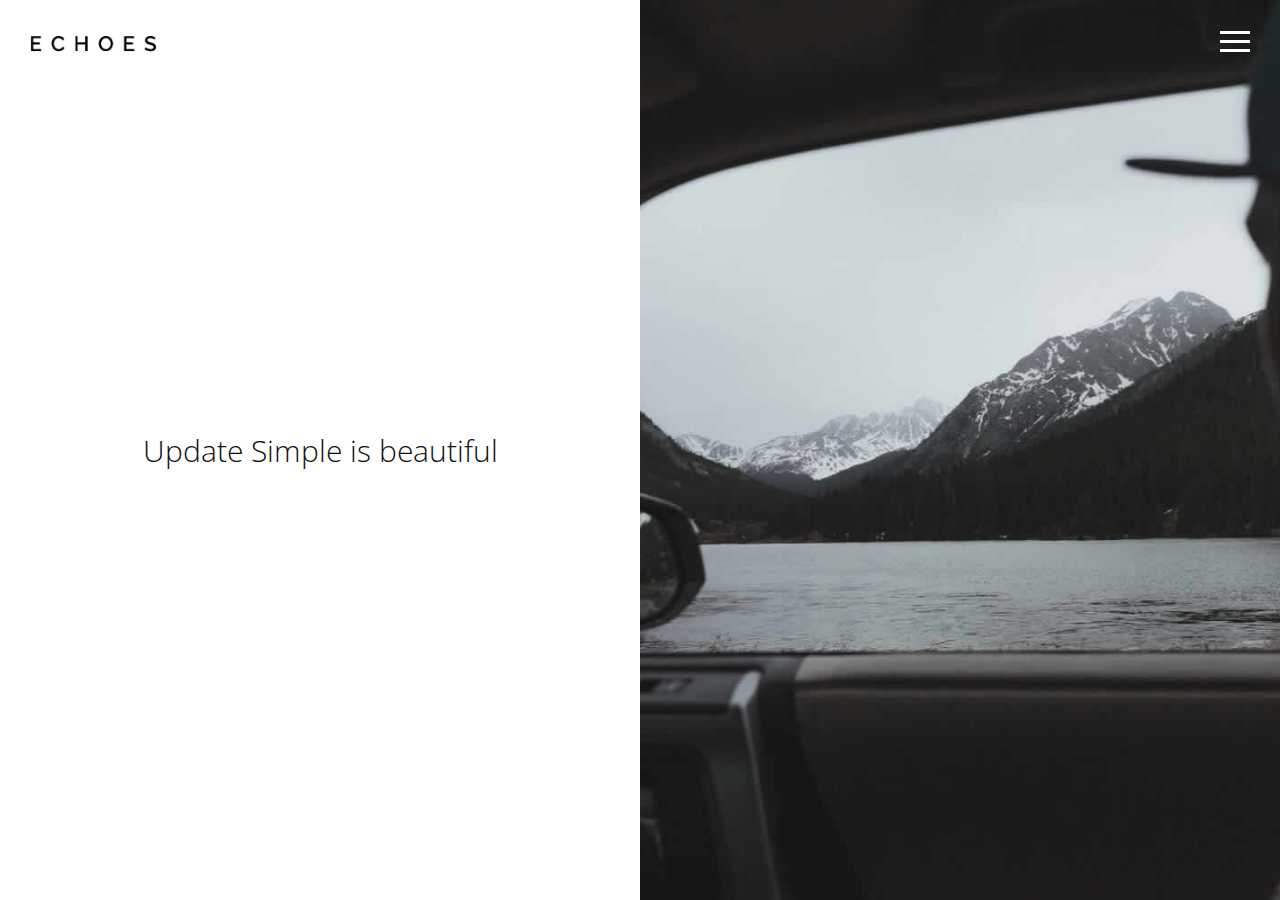
==== index.html @ a55aa227 "first commit" ====
<!DOCTYPE html>
<html lang="en">
   <head>
      <meta charset="utf-8">
      <meta http-equiv="X-UA-Compatible" content="IE=edge">
      <meta name="viewport" content="width=device-width, initial-scale=1">
      <meta name="description" content="">
      <meta name="author" content="">
      <title id="title">Echoes - Free HTML Bootstrap Template</title>
      <!-- Css -->
      <link href="css/bootstrap.css" rel="stylesheet">
      <link href="css/style.css" rel="stylesheet">
   </head>
   <body>
      <nav class="navbar navbar-default navbar-fixed-top">
         <div class="col-md-12">
            <div class="nav">
               <button class="btn-nav">
               <span class="icon-bar inverted top"></span>
               <span class="icon-bar inverted middle"></span>
               <span class="icon-bar inverted bottom"></span>
               </button>
            </div>
            <a class="navbar-brand" href="index.html">
            <img class="logo" src="img/logo.png" alt="logo">
            </a>
            <div class="nav-content hideNav hidden" id="nav">
               <ul class="nav-list vcenter">
                  <li class="nav-item"><a class="item-anchor" id="nav0" href="index.html">Home</a></li>
                  <li class="nav-item"><a class="item-anchor" id="nav1" href="about.html">About Me</a></li>
                  <li class="nav-item"><a class="item-anchor" id="nav2" href="portfolio.html">Portfolio</a></li>
                  <li class="nav-item"><a class="item-anchor" id="nav3" href="contact.html">Contact</a></li>
               </ul>
            </div>
         </div>
      </nav>
      <!-- Header -->
      <div class="span12">
         <div id="h" class="col-md-6 no-gutter text-center fill">
            <h2 id="h0" class="vcenter">Simple is beautiful</h2>
         </div>
         <div class="col-md-6 no-gutter text-center">
            <div id="header" data-speed="2" data-type="background">
               <div id="headslide" class="carousel slide" data-ride="carousel">
                  <div class="carousel-inner" role="listbox">
                     <div class="item active">
                        <img src="img/4.jpg" alt="Slide">
                     </div>
                     <div class="item">
                        <img src="img/3.jpg" alt="Slide">
                     </div>
                     <div class="item">
                        <img src="img/1.jpg" alt="Slide">
                     </div>
                     <div class="item">
                        <img src="img/2.jpg" alt="Slide">
                     </div>
                  </div>
               </div>
            </div>
         </div>
      </div>
      <div style="clear:both;"></div>
      <!-- script -->
      <script src="js/jquery.js"></script>
      <script src="js/bootstrap.min.js"></script>
      <script src="js/menu-color.js"></script>
      <script src="js/modernizr.js"></script>
      <script src="js/script.js"></script>
      <script src="js/myscript.js"></script>
   </body>
</html>
---- css/style.css ----
@import url(https://fonts.googleapis.com/css?family=Open+Sans:400,300);
@import 'https://fonts.googleapis.com/css?family=Fauna+One';

/*---------- Global Style ----------*/

body {
    color: #222;
    font-family: 'Fauna One', serif;
    font-size: 17px;
    line-height: 1.8!important;
}
html {
    overflow-x: hidden;
}
h1,
h2,
h3,
h4,
h5,
h6 {
    font-family: 'Open Sans', sans-serif;
    font-weight: 200;
    color: #111;
    line-height: 1.5em;
    margin-top: 0;
}
p {
    font-family: 'Fauna One', serif;
    font-weight: 300;
    margin-top: 1px;
}
p,
ul,
li {
    color: #666;
}
section {
    padding-top: 185px;
    padding-bottom: 185px;
}
.no-gutter {
    padding-right: 0;
    padding-left: 0;
}
a,
a:link {
    color: #666;
}
a:hover,
a:focus,
a:visited {
    color: #666;
    text-decoration: none;
}
.vcenter {
    position: relative;
    top: 50%;
    transform: translateY(-50%);
    -webkit-transform: translateY(-50%);
    -ms-transform: translateY(-50%);
}
.fill {
    height: 100vh;
}
.margin-top-05 {
    margin-top: 0.5em;
}
.margin-top-10 {
    margin-top: 1.0em;
}
.margin-top-15 {
    margin-top: 1.5em;
}
.margin-top-20 {
    margin-top: 2.0em;
}
.margin-top-25 {
    margin-top: 2.5em;
}
.margin-top-30 {
    margin-top: 3.0em;
}
.margin-top-35 {
    margin-top: 3.5em;
}
.margin-top-40 {
    margin-top: 4.0em;
}
.margin-top-45 {
    margin-top: 4.5em;
}

/*---------- Navbar ----------*/

.nav {
    position: relative;
    width: auto;
    display: inline-block;
    border: none;
    float: right;
    z-index: 99999;
}
.navbar-fixed-top {
    padding-top: 10px;
}
.navbar-brand {
    padding-top: 25px;
}
.navbar-brand > img {
    max-width: 127px;
    z-index: 9999;
}
@media (max-width: 768px) {
    .navbar-brand {
        padding-left: 0px;
    }
}
.navbar-default {
    background-color: transparent;
    border-color: transparent;
}
.navbar-default.color-fill {
    background-color: #fff;
    border-color: transparent;
}
.btn-nav {
    background: transparent;
    border: none;
    padding: 15px;
    -webkit-transition: all .5s ease;
    -moz-transition: all .5s ease;
    -ms-transition: all .5s ease;
    -o-transition: all .5s ease;
    transition: all .5s ease;
    cursor: pointer;
    z-index: 99999;
}
@media (max-width: 768px) {
    .btn-nav {
        padding: 15px 0;
    }
}
.btn-nav:focus {
    outline: 0;
}
.icon-bar {
    display: block;
    margin: 6px 0;
    width: 30px;
    height: 3px;
    background-color: #222;
}
.icon-bar.inverted {
    background-color: #fff;
}
@media (max-width: 992px) {
    .icon-bar.inverted {
        background-color: #222;
    }
}
.opaque {
    background-color: #fff!important;
}
.btn-nav:hover .icon-bar {
    -webkit-transition: all 1s ease;
    -moz-transition: all 1s ease;
    -ms-transition: all 1s ease;
    -o-transition: all 1s ease;
    transition: all 1s ease;
    background-color: #555;
}
.nav-content {
    position: fixed;
    top: -100%;
    bottom: 0;
    left: 0;
    right: 0;
    background-color: rgba(255, 255, 255, 1);
    display: block;
    height: 100%;
    z-index: 9;
}
.nav-list {
    list-style: none;
    padding: 0;
    position: relative;
}
.item-anchor {
    color: #fff;
    font-size: 30px;
    font-weight: 100;
    position: relative;
    text-decoration: none;
    padding: 10px;
}
.item-anchor:hover,
.item-anchor:focus {
    color: #ffffff;
    -webkit-transition: all 1s ease;
    -moz-transition: all 1s ease;
    -ms-transition: all 1s ease;
    -o-transition: all 1s ease;
    transition: all 1s ease;
}
.item-anchor:hover:after,
.item-anchor:focus:after {
    width: 100%;
    background: #f7f7f7;
    -webkit-transition: all 1s ease;
    -moz-transition: all 1s ease;
    -ms-transition: all 1s ease;
    -o-transition: all 1s ease;
    transition: all 1s ease;
}
.nav-item {
    font-family: 'Open Sans', sans-serif;
    margin: 10px auto;
    text-align: center;
    color: #222;
}
.nav-item a:link,
.nav-item a:hover,
.nav-item a:focus {
    color: #222;
}
.nav-item a:hover,
.nav-item a:focus {
    border-bottom: 2px solid #222;
}
.animated {
    display: block;
    margin: 0 auto;
}
.animated:hover .icon-bar,
.animated:focus .icon-bar {
    background-color: #fff;
}
.animated:focus {
    cursor: pointer;
    z-index: 9999;
}
.middle {
    margin: 0 auto;
}
.icon-bar {
    -webkit-transition: all .7s ease;
    -moz-transition: all .7s ease;
    -ms-transition: all .7s ease;
    -o-transition: all .7s ease;
    transition: all .7s ease;
    z-index: 999999;
}
.animated .icon-bar {
    z-index: 999999;
    background-color: #222!important;
}
.animated .top {
    -webkit-transform: translateY(7px) rotateZ(45deg);
    -moz-transform: translateY(7px) rotateZ(45deg);
    -ms-transform: translateY(7px) rotateZ(45deg);
    -o-transform: translateY(7px) rotateZ(45deg);
    transform: translateY(7px) rotateZ(45deg);
}
.animated .bottom {
    -webkit-transform: translateY(-11px) rotateZ(-45deg);
    -moz-transform: translateY(-11px) rotateZ(-45deg);
    -ms-transform: translateY(-11px) rotateZ(-45deg);
    -o-transform: translateY(-11px) rotateZ(-45deg);
    transform: translateY(-11px) rotateZ(-45deg);
}
.animated .middle {
    width: 0;
}
@keyframes showNav {
    from {
        top: -100%;
    }
    to {
        top: 0;
    }
}
@-webkit-keyframes showNav {
    from {
        top: -100%;
    }
    to {
        top: 0;
    }
}
@-moz-keyframes showNav {
    from {
        top: -100%;
    }
    to {
        top: 0;
    }
}
@-o-keyframes showNav {
    from {
        top: -100%;
    }
    to {
        top: 0;
    }
}
.showNav {
    -webkit-animation: showNav 1s ease forwards;
    -moz-animation: showNav 1s ease forwards;
    -o-animation: showNav 1s ease forwards;
    animation: showNav 1s ease forwards;
}
@keyframes hideNav {
    from {
        top: 0;
    }
    to {
        top: -100%;
    }
}
@-webkit-keyframes hideNav {
    from {
        top: 0;
    }
    to {
        top: -100%;
    }
}
@-moz-keyframes hideNav {
    from {
        top: 0;
    }
    to {
        top: -100%;
    }
}
@-o-keyframes hideNav {
    from {
        top: 0;
    }
    to {
        top: -100%;
    }
}
.hideNav {
    -webkit-animation: hideNav 1s ease forwards;
    -moz-animation: hideNav 1s ease forwards;
    -o-animation: hideNav 1s ease forwards;
    animation: hideNav 1s ease forwards;
}
.hidden {
    display: none;
}

/*---------- Menu Icon Animation ----------*/

.navbar-toggle * {
    -ms-transition: all 0.4s ease;
    -webkit-transition: all 0.4s ease;
    -moz-transition: all 0.4s ease;
    -o-transition: all 0.4s ease;
    transition: all 0.4s ease;
}
.navbar-toggle {
    border: medium none;
    border-radius: 0;
    color: #fff;
    cursor: pointer;
    height: 50px;
    padding: 16px;
    width: 50px;
    float: right;
    margin-top: 0px;
    margin-bottom: 0px;
}
.navbar-default .navbar-toggle:hover,
.navbar-default .navbar-toggle:focus {
    background-color: #fff;
}
.navbar-default .navbar-toggle,
.navbar-default .navbar-collapse,
.navbar-default .navbar-form {
    border-color: #fff;
}
.navbar-toggle span {
    width: 25px;
    height: 3px;
    margin-bottom: 5px;
    background-color: #222;
    display: block;
}
.navbar-toggle span.bar1 {
    -ms-transform: rotate(45deg);
    -webkit-transform: rotate(45deg);
    -moz-transform: rotate(45deg);
    -o-transform: rotate(45deg);
    transform: rotate(45deg);
    -ms-transform-origin: 1px 3px;
    -webkit-transform-origin: 1px 3px;
    -moz-transform-origin: 1px 3px;
    -o-transform-origin: 1px 3px;
    transform-origin: 1px 3px;
    width: 31px;
}
.navbar-toggle span.bar2 {
    -ms-transform: rotate(-360deg) scale(0);
    -webkit-transform: rotate(-360deg) scale(0);
    -moz-transform: rotate(-360deg) scale(0);
    -o-transform: rotate(-360deg) scale(0);
    transform: rotate(-360deg) scale(0);
}
.navbar-toggle span.bar3 {
    -ms-transform: rotate(-45deg);
    -webkit-transform: rotate(-45deg);
    transform: rotate(-45deg);
    -ms-transform-origin: 8px 2px;
    -webkit-transform-origin: 8px 2px;
    transform-origin: 8px 2px;
    width: 31px;
}
.navbar-toggle.collapsed span.bar1,
.navbar-toggle.collapsed span.bar2,
.navbar-toggle.collapsed span.bar3,
.navbar-toggle.collapsed span.bar4 {
    -ms-transform: none;
    -webkit-transform: none;
    transform: none;
    width: 30px;
}

/*---------- Header ----------*/

#header {
    height: 50%;
    margin: 0 auto;
    position: relative;
    color: #fff;
    text-align: center;
    background-size: cover;
}
#headslide {
    position: relative;
}
#headslide .img-responsive,
#headslide .thumbnail > img,
#headslide .thumbnail a > img,
#headslide .carousel-inner > .item > img,
#headslide .carousel-inner > .item > a > img {
    height: 100vh;
    max-width: none;
    object-fit: cover;
    width: 100%;
}
#header h1,
#header p {
    color: #fff;
}
#header h1 {
    font-size: 3.5em;
}
#header p {
    font-size: 1.5em;
}

/*---------- Portfolio ----------*/

#portfolio {
    padding-top: 185px;
}
.background-image-holder {
    background-attachment: scroll;
    background-clip: border-box;
    background-origin: padding-box;
    background-position: 50% 50% !important;
    background-repeat: repeat;
    background-size: cover !important;
    height: 100%;
    left: 0;
    top: 0;
    transition: all 0.3s ease 0s;
    width: 100%;
    z-index: 1;
}
.background-image {
    height: 100%;
    width: 100%;
    object-fit: cover;
}
.square-thumbs li {
    height: 285px;
}
.lightbox-grid li {
    padding: 8px;
    float: left;
    opacity: 1;
    transition: all 0.3s ease 0s;
}
@media (max-width: 992px) {
    .lightbox-grid li  {
        padding: 8px 0;
    }
}
.lightbox-grid,
.lightbox-grid ul,
.lightbox-grid li {
    overflow: hidden;
    position: relative;
}
.portfolio-sorting {
    padding-left: 15px;
    font-family: 'Open Sans', sans-serif;
}
.portfolio-sorting li a:hover,
.portfolio-sorting li a.active {
    border-bottom: 2px solid #222;
}
.portfolio-item {
    margin-bottom: 30px;
}
.item {
    height: 100vh;
}
.item img {
    width: 100%;
    height: 100vh!important;
    object-fit: cover;
}
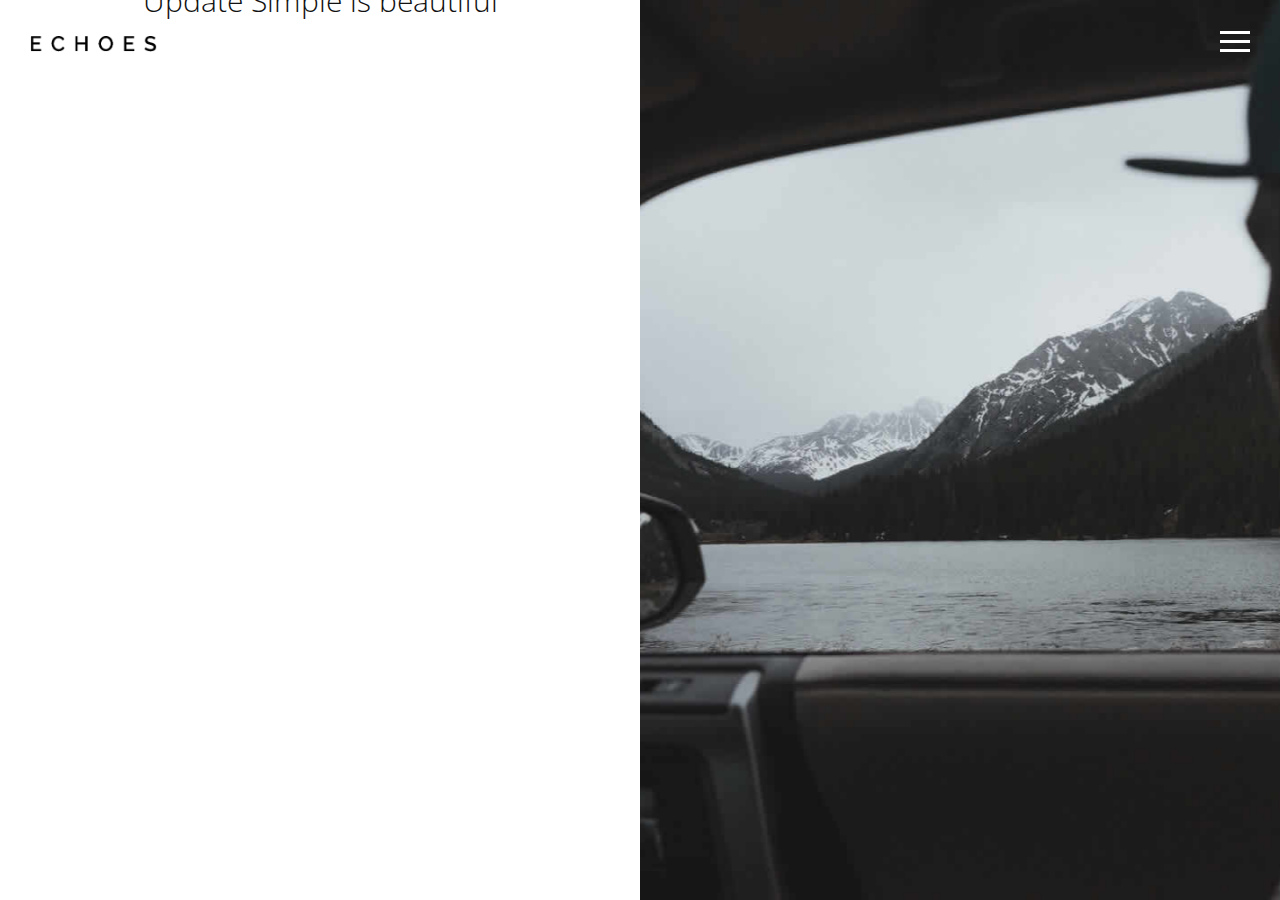
==== commit bfac5640: "commit" ====
--- a/index.html
+++ b/index.html
@@ -22,7 +22,7 @@
                </button>
             </div>
             <a class="navbar-brand" href="index.html">
-            <img class="logo" src="img/logo.png" alt="logo">
+            <img id="img1" class="logo" src="img/logo.png" alt="logo">
             </a>
             <div class="nav-content hideNav hidden" id="nav">
                <ul class="nav-list vcenter">
@@ -36,24 +36,24 @@
       </nav>
       <!-- Header -->
       <div class="span12">
-         <div id="h" class="col-md-6 no-gutter text-center fill">
+         <div id="header" class="col-md-6 no-gutter text-center fill">
             <h2 id="h0" class="vcenter">Simple is beautiful</h2>
          </div>
          <div class="col-md-6 no-gutter text-center">
-            <div id="header" data-speed="2" data-type="background">
+            <div data-speed="2" data-type="background">
                <div id="headslide" class="carousel slide" data-ride="carousel">
                   <div class="carousel-inner" role="listbox">
                      <div class="item active">
-                        <img src="img/4.jpg" alt="Slide">
+                        <img id="img2" src="img/4.jpg" alt="Slide">
                      </div>
                      <div class="item">
-                        <img src="img/3.jpg" alt="Slide">
+                        <img id="img3" src="img/3.jpg" alt="Slide">
                      </div>
                      <div class="item">
-                        <img src="img/1.jpg" alt="Slide">
+                        <img id="img4" src="img/1.jpg" alt="Slide">
                      </div>
                      <div class="item">
-                        <img src="img/2.jpg" alt="Slide">
+                        <img id="img5" src="img/2.jpg" alt="Slide">
                      </div>
                   </div>
                </div>
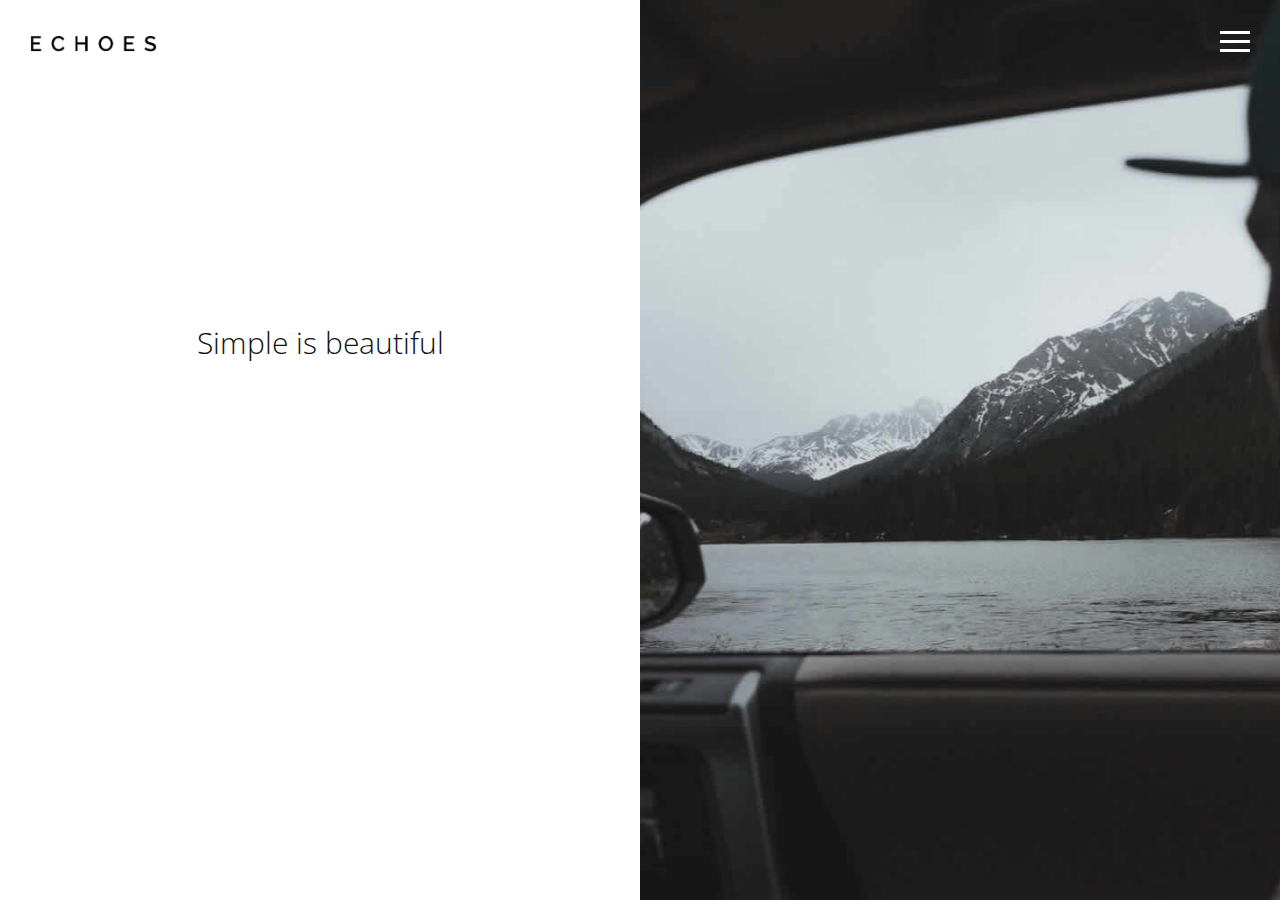
==== commit 91b3aea9: "commit" ====
--- a/index.html
+++ b/index.html
@@ -37,7 +37,7 @@
       <!-- Header -->
       <div class="span12">
          <div id="header" class="col-md-6 no-gutter text-center fill">
-            <h2 id="h0" class="vcenter">Simple is beautiful</h2>
+            <h2 id="h0" class="center">Simple is beautiful</h2>
          </div>
          <div class="col-md-6 no-gutter text-center">
             <div data-speed="2" data-type="background">
--- a/css/style.css
+++ b/css/style.css
@@ -23,6 +23,9 @@
     color: #111;
     line-height: 1.5em;
     margin-top: 0;
+}
+h2{
+    margin-top: 50%;
 }
 p {
     font-family: 'Fauna One', serif;
